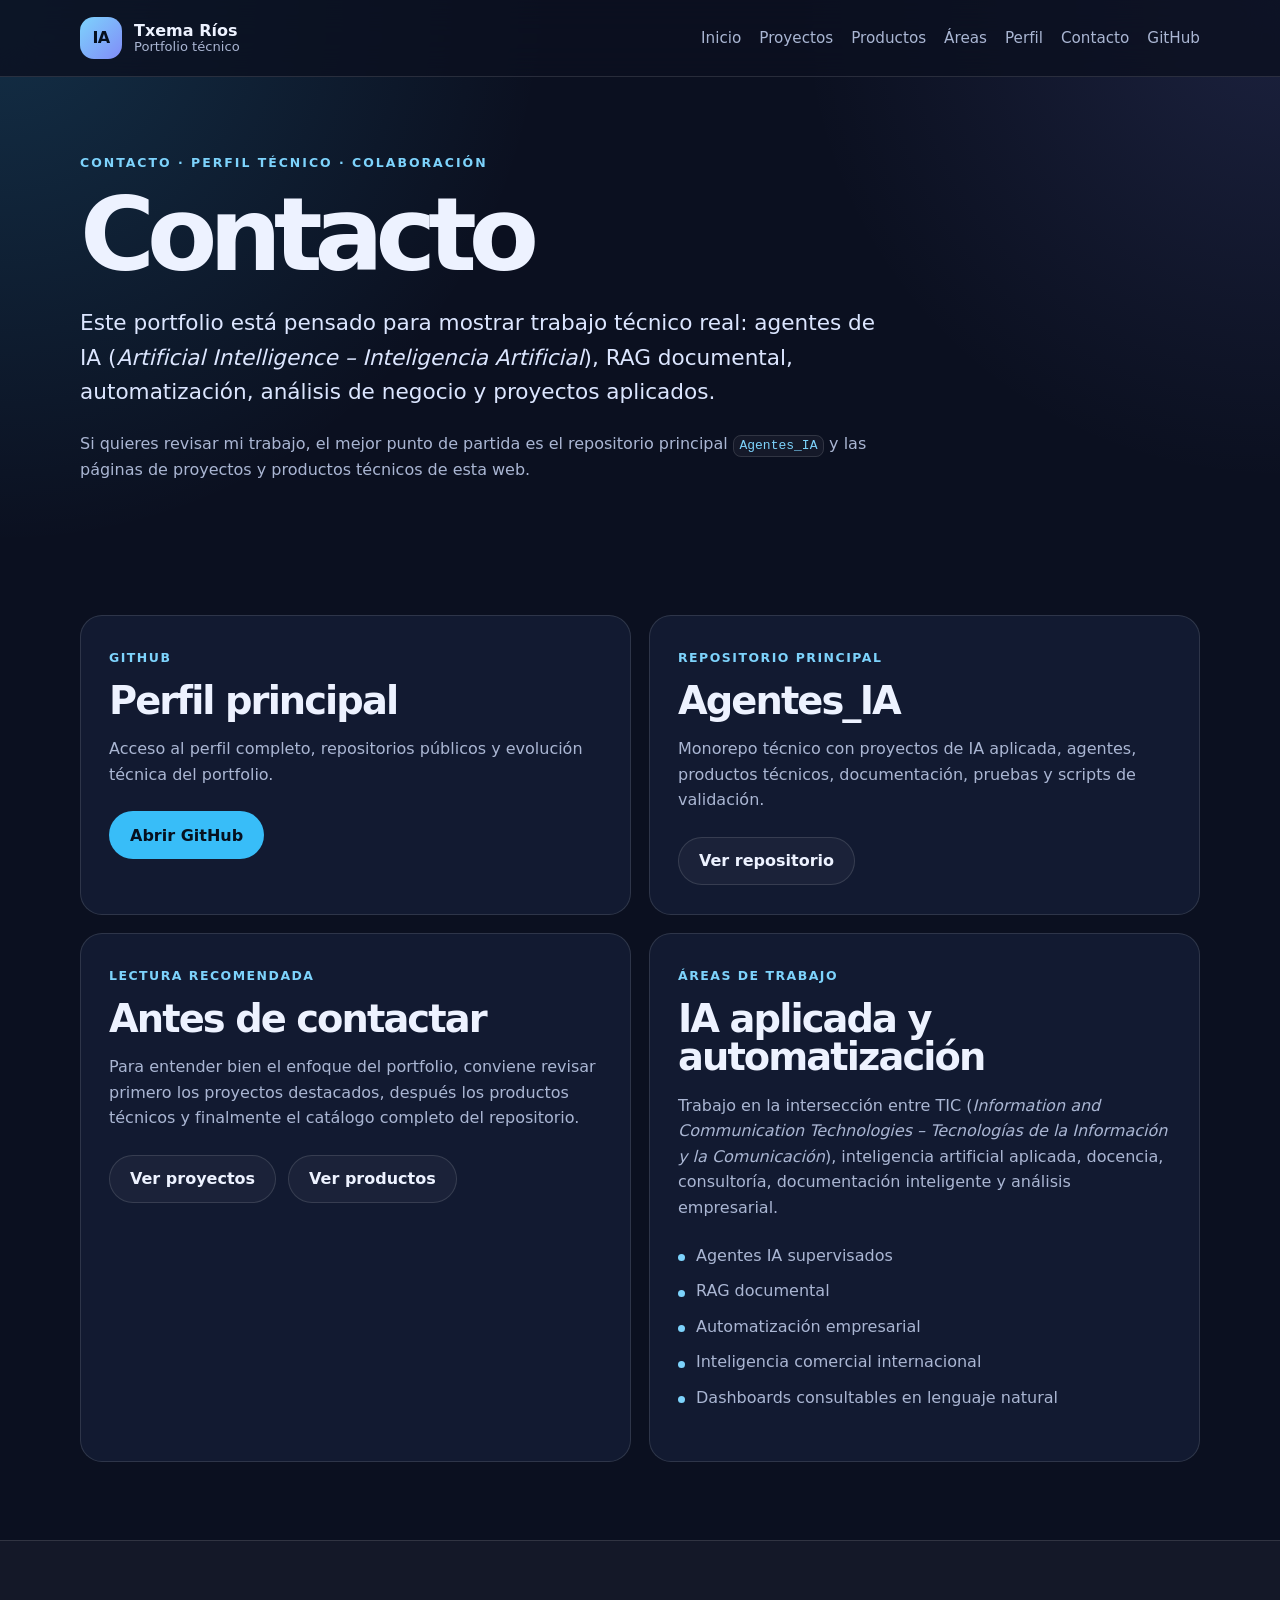
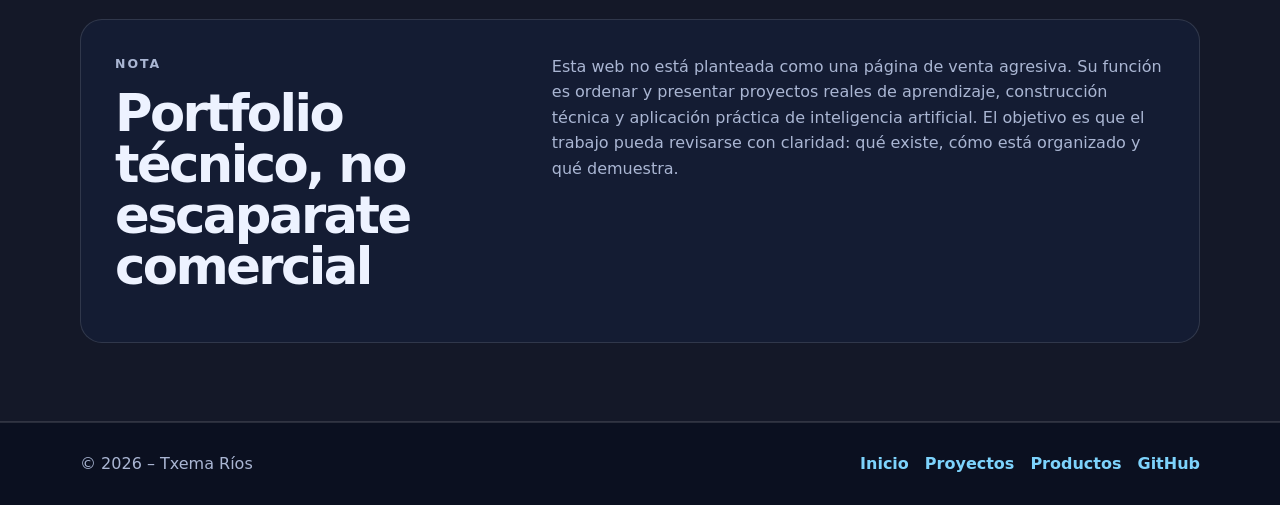
==== contacto.html @ 27c8c290 "update" ====
<!DOCTYPE html>
<html lang="es">
<head>
  <meta charset="UTF-8" />
  <meta name="viewport" content="width=device-width, initial-scale=1.0" />

  <title>Contacto | Txema Ríos</title>

  <meta
    name="description"
    content="Contacto profesional de Txema Ríos: portfolio técnico de IA aplicada, agentes, RAG documental, automatización y proyectos de inteligencia artificial."
  />

  <link rel="stylesheet" href="assets/css/styles.css" />
</head>

<body>
  <header class="site-header">
    <div class="container header-inner">
      <a class="brand" href="index.html" aria-label="Inicio">
        <span class="brand-mark">IA</span>
        <span class="brand-text">
          <strong>Txema Ríos</strong>
          <small>Portfolio técnico</small>
        </span>
      </a>

      <nav class="main-nav" aria-label="Navegación principal">
        <a href="index.html">Inicio</a>
        <a href="proyectos.html">Proyectos</a>
        <a href="productos.html">Productos</a>
        <a href="index.html#areas">Áreas</a>
        <a href="index.html#perfil">Perfil</a>
        <a href="contacto.html">Contacto</a>
        <a href="https://github.com/chema74" target="_blank" rel="noopener noreferrer">GitHub</a>
      </nav>
    </div>
  </header>

  <main>
    <section class="hero hero-compact">
      <div class="container">
        <p class="eyebrow">Contacto · perfil técnico · colaboración</p>
        <h1>Contacto</h1>
        <p class="hero-lead">
          Este portfolio está pensado para mostrar trabajo técnico real: agentes de IA
          (<em>Artificial Intelligence – Inteligencia Artificial</em>), RAG documental, automatización,
          análisis de negocio y proyectos aplicados.
        </p>
        <p class="hero-note">
          Si quieres revisar mi trabajo, el mejor punto de partida es el repositorio principal
          <code>Agentes_IA</code> y las páginas de proyectos y productos técnicos de esta web.
        </p>
      </div>
    </section>

    <section class="section">
      <div class="container contact-grid">
        <article class="contact-card">
          <span class="project-kicker">GitHub</span>
          <h2>Perfil principal</h2>
          <p>
            Acceso al perfil completo, repositorios públicos y evolución técnica del portfolio.
          </p>

          <div class="contact-actions">
            <a class="btn btn-primary" href="https://github.com/chema74" target="_blank" rel="noopener noreferrer">
              Abrir GitHub
            </a>
          </div>
        </article>

        <article class="contact-card">
          <span class="project-kicker">Repositorio principal</span>
          <h2>Agentes_IA</h2>
          <p>
            Monorepo técnico con proyectos de IA aplicada, agentes, productos técnicos,
            documentación, pruebas y scripts de validación.
          </p>

          <div class="contact-actions">
            <a class="btn btn-secondary" href="https://github.com/chema74/Agentes_IA" target="_blank" rel="noopener noreferrer">
              Ver repositorio
            </a>
          </div>
        </article>

        <article class="contact-card">
          <span class="project-kicker">Lectura recomendada</span>
          <h2>Antes de contactar</h2>
          <p>
            Para entender bien el enfoque del portfolio, conviene revisar primero los proyectos destacados,
            después los productos técnicos y finalmente el catálogo completo del repositorio.
          </p>

          <div class="contact-actions">
            <a class="btn btn-secondary" href="proyectos.html">Ver proyectos</a>
            <a class="btn btn-secondary" href="productos.html">Ver productos</a>
          </div>
        </article>

        <article class="contact-card">
          <span class="project-kicker">Áreas de trabajo</span>
          <h2>IA aplicada y automatización</h2>
          <p>
            Trabajo en la intersección entre TIC
            (<em>Information and Communication Technologies – Tecnologías de la Información y la Comunicación</em>),
            inteligencia artificial aplicada, docencia, consultoría, documentación inteligente y análisis empresarial.
          </p>

          <ul class="compact-list">
            <li>Agentes IA supervisados</li>
            <li>RAG documental</li>
            <li>Automatización empresarial</li>
            <li>Inteligencia comercial internacional</li>
            <li>Dashboards consultables en lenguaje natural</li>
          </ul>
        </article>
      </div>
    </section>

    <section class="section section-muted">
      <div class="container profile-panel">
        <div>
          <p class="eyebrow">Nota</p>
          <h2>Portfolio técnico, no escaparate comercial</h2>
        </div>

        <p>
          Esta web no está planteada como una página de venta agresiva. Su función es ordenar y presentar
          proyectos reales de aprendizaje, construcción técnica y aplicación práctica de inteligencia artificial.
          El objetivo es que el trabajo pueda revisarse con claridad: qué existe, cómo está organizado y qué demuestra.
        </p>
      </div>
    </section>
  </main>

  <footer class="site-footer">
    <div class="container footer-inner">
      <span>© 2026 – Txema Ríos</span>
      <div class="footer-links">
        <a href="index.html">Inicio</a>
        <a href="proyectos.html">Proyectos</a>
        <a href="productos.html">Productos</a>
        <a href="https://github.com/chema74" target="_blank" rel="noopener noreferrer">GitHub</a>
      </div>
    </div>
  </footer>
</body>
</html>
---- assets/css/styles.css ----
:root {
  --bg: #0b1020;
  --bg-soft: #11182d;
  --panel: #151f38;
  --panel-light: #1c2947;
  --text: #edf2ff;
  --muted: #aab6d3;
  --line: rgba(255, 255, 255, 0.12);
  --accent: #7dd3fc;
  --accent-strong: #38bdf8;
  --warning: #facc15;
  --radius: 22px;
  --shadow: 0 24px 80px rgba(0, 0, 0, 0.32);
}

* {
  box-sizing: border-box;
}

html {
  scroll-behavior: smooth;
}

body {
  margin: 0;
  font-family: Inter, ui-sans-serif, system-ui, -apple-system, BlinkMacSystemFont, "Segoe UI", sans-serif;
  color: var(--text);
  background:
    radial-gradient(circle at top left, rgba(56, 189, 248, 0.18), transparent 34rem),
    radial-gradient(circle at top right, rgba(129, 140, 248, 0.14), transparent 30rem),
    var(--bg);
  line-height: 1.6;
}

a {
  color: inherit;
  text-decoration: none;
}

code {
  padding: 0.15rem 0.35rem;
  border: 1px solid var(--line);
  border-radius: 8px;
  color: var(--accent);
  background: rgba(255, 255, 255, 0.04);
}

.container {
  width: min(1120px, calc(100% - 32px));
  margin: 0 auto;
}

.site-header {
  position: sticky;
  top: 0;
  z-index: 20;
  border-bottom: 1px solid var(--line);
  background: rgba(11, 16, 32, 0.82);
  backdrop-filter: blur(18px);
}

.header-inner {
  min-height: 76px;
  display: flex;
  align-items: center;
  justify-content: space-between;
  gap: 24px;
}

.brand {
  display: inline-flex;
  align-items: center;
  gap: 12px;
}

.brand-mark {
  width: 42px;
  height: 42px;
  display: grid;
  place-items: center;
  border-radius: 14px;
  background: linear-gradient(135deg, var(--accent), #818cf8);
  color: #06111f;
  font-weight: 900;
  letter-spacing: -0.04em;
}

.brand-text {
  display: grid;
  line-height: 1.1;
}

.brand-text small {
  color: var(--muted);
  font-size: 0.82rem;
}

.main-nav {
  display: flex;
  align-items: center;
  gap: 18px;
  color: var(--muted);
  font-size: 0.95rem;
}

.main-nav a:hover {
  color: var(--text);
}

.hero {
  padding: 96px 0 72px;
}

.hero-compact {
  padding: 76px 0 38px;
}

.hero-grid {
  display: grid;
  grid-template-columns: minmax(0, 1.45fr) minmax(320px, 0.55fr);
  gap: 32px;
  align-items: stretch;
}

.eyebrow {
  margin: 0 0 14px;
  color: var(--accent);
  font-size: 0.78rem;
  font-weight: 800;
  text-transform: uppercase;
  letter-spacing: 0.16em;
}

h1,
h2,
h3,
p {
  margin-top: 0;
}

h1 {
  max-width: 920px;
  margin-bottom: 24px;
  font-size: clamp(3rem, 8vw, 6.7rem);
  line-height: 0.93;
  letter-spacing: -0.08em;
}

.hero-compact h1 {
  max-width: 980px;
}

h2 {
  margin-bottom: 16px;
  font-size: clamp(2rem, 4vw, 3.3rem);
  line-height: 1;
  letter-spacing: -0.05em;
}

h3 {
  margin-bottom: 12px;
  font-size: 1.25rem;
  line-height: 1.2;
}

.hero-lead {
  max-width: 820px;
  color: #dce6ff;
  font-size: clamp(1.08rem, 2vw, 1.35rem);
}

.hero-note {
  max-width: 820px;
  color: var(--muted);
}

.hero-actions,
.section-actions {
  display: flex;
  flex-wrap: wrap;
  gap: 14px;
  margin-top: 32px;
}

.section-actions {
  justify-content: center;
  margin-top: 38px;
}

.btn {
  display: inline-flex;
  align-items: center;
  justify-content: center;
  min-height: 48px;
  padding: 0 20px;
  border-radius: 999px;
  font-weight: 800;
  border: 1px solid transparent;
}

.btn-primary {
  background: var(--accent-strong);
  color: #06111f;
}

.btn-primary:hover {
  filter: brightness(1.08);
}

.btn-secondary {
  border-color: var(--line);
  color: var(--text);
  background: rgba(255, 255, 255, 0.04);
}

.btn-secondary:hover {
  border-color: rgba(255, 255, 255, 0.28);
  background: rgba(255, 255, 255, 0.07);
}

.hero-card {
  padding: 28px;
  border: 1px solid var(--line);
  border-radius: var(--radius);
  background: linear-gradient(180deg, rgba(28, 41, 71, 0.92), rgba(21, 31, 56, 0.92));
  box-shadow: var(--shadow);
}

.card-label,
.project-kicker {
  display: inline-flex;
  margin-bottom: 14px;
  color: var(--accent);
  font-size: 0.78rem;
  font-weight: 800;
  text-transform: uppercase;
  letter-spacing: 0.12em;
}

.compact-list {
  display: grid;
  gap: 10px;
  margin: 22px 0;
  padding: 0;
  list-style: none;
  color: var(--muted);
}

.compact-list li {
  padding-left: 18px;
  position: relative;
}

.compact-list li::before {
  content: "";
  width: 7px;
  height: 7px;
  position: absolute;
  left: 0;
  top: 0.72em;
  border-radius: 999px;
  background: var(--accent);
}

.text-link {
  color: var(--accent);
  font-weight: 800;
}

.section {
  padding: 78px 0;
}

.section-muted {
  background: rgba(255, 255, 255, 0.035);
  border-top: 1px solid var(--line);
  border-bottom: 1px solid var(--line);
}

.section-heading {
  max-width: 780px;
  margin-bottom: 34px;
}

.section-heading p {
  color: var(--muted);
}

.cards-grid {
  display: grid;
  grid-template-columns: repeat(3, 1fr);
  gap: 18px;
}

.cards-grid-wide {
  grid-template-columns: repeat(2, 1fr);
}

.project-card,
.area-item,
.profile-panel,
.notice-panel,
.stat-card {
  border: 1px solid var(--line);
  border-radius: var(--radius);
  background: rgba(21, 31, 56, 0.72);
}

.project-card {
  display: flex;
  min-height: 360px;
  flex-direction: column;
  padding: 26px;
}

.project-card p,
.area-item p,
.profile-panel p,
.notice-panel p {
  color: var(--muted);
}

.project-card a {
  margin-top: auto;
  color: var(--accent);
  font-weight: 800;
}

.product-card-featured {
  background:
    linear-gradient(180deg, rgba(56, 189, 248, 0.12), rgba(21, 31, 56, 0.82)),
    rgba(21, 31, 56, 0.72);
  border-color: rgba(125, 211, 252, 0.35);
}

.caution-card {
  border-color: rgba(250, 204, 21, 0.22);
}

.caution-card .project-kicker {
  color: var(--warning);
}

.tags {
  display: flex;
  flex-wrap: wrap;
  gap: 8px;
  margin: 20px 0 28px;
}

.tags span {
  padding: 6px 10px;
  border: 1px solid var(--line);
  border-radius: 999px;
  color: #d9e5ff;
  font-size: 0.78rem;
  background: rgba(255, 255, 255, 0.04);
}

.areas-grid {
  display: grid;
  grid-template-columns: repeat(4, 1fr);
  gap: 16px;
}

.area-item {
  padding: 22px;
}

.stats-section {
  padding-top: 58px;
  padding-bottom: 58px;
}

.stats-grid {
  display: grid;
  grid-template-columns: repeat(4, 1fr);
  gap: 16px;
}

.stat-card {
  padding: 24px;
}

.stat-card strong {
  display: block;
  margin-bottom: 8px;
  color: var(--accent);
  font-size: 2.4rem;
  line-height: 1;
  letter-spacing: -0.05em;
}

.stat-card span {
  color: var(--muted);
}

.profile-panel {
  display: grid;
  grid-template-columns: 0.8fr 1.2fr;
  gap: 28px;
  padding: 34px;
}

.notice-panel {
  margin-top: 34px;
  padding: 30px;
  background:
    linear-gradient(180deg, rgba(250, 204, 21, 0.08), rgba(21, 31, 56, 0.72)),
    rgba(21, 31, 56, 0.72);
  border-color: rgba(250, 204, 21, 0.25);
}

.notice-panel h2 {
  font-size: clamp(1.7rem, 3vw, 2.4rem);
}

.site-footer {
  border-top: 1px solid var(--line);
  padding: 28px 0;
  color: var(--muted);
}

.footer-inner {
  display: flex;
  justify-content: space-between;
  gap: 18px;
}

.footer-links {
  display: flex;
  flex-wrap: wrap;
  gap: 16px;
}

.footer-inner a,
.footer-links a {
  color: var(--accent);
  font-weight: 800;
}

@media (max-width: 960px) {
  .cards-grid,
  .cards-grid-wide,
  .areas-grid,
  .stats-grid {
    grid-template-columns: repeat(2, 1fr);
  }

  .hero-grid {
    grid-template-columns: 1fr;
  }
}

@media (max-width: 860px) {
  .header-inner {
    align-items: flex-start;
    flex-direction: column;
    padding: 18px 0;
  }

  .main-nav {
    width: 100%;
    flex-wrap: wrap;
  }

  .hero {
    padding-top: 58px;
  }

  .profile-panel {
    grid-template-columns: 1fr;
  }

  .project-card {
    min-height: auto;
  }
}

@media (max-width: 620px) {
  .cards-grid,
  .cards-grid-wide,
  .areas-grid,
  .stats-grid {
    grid-template-columns: 1fr;
  }

  .container {
    width: min(100% - 22px, 1120px);
  }

  h1 {
    font-size: 3.25rem;
  }

  .hero-actions,
  .section-actions,
  .footer-inner {
    flex-direction: column;
  }

  .btn {
    width: 100%;
  }
}
.contact-grid {
  display: grid;
  grid-template-columns: repeat(2, 1fr);
  gap: 18px;
}

.contact-card {
  min-height: 300px;
  padding: 28px;
  border: 1px solid var(--line);
  border-radius: var(--radius);
  background: rgba(21, 31, 56, 0.72);
}

.contact-card p {
  color: var(--muted);
}

.contact-card h2 {
  font-size: clamp(1.8rem, 3vw, 2.5rem);
}

.contact-actions {
  display: flex;
  flex-wrap: wrap;
  gap: 12px;
  margin-top: 24px;
}

@media (max-width: 860px) {
  .contact-grid {
    grid-template-columns: 1fr;
  }
}
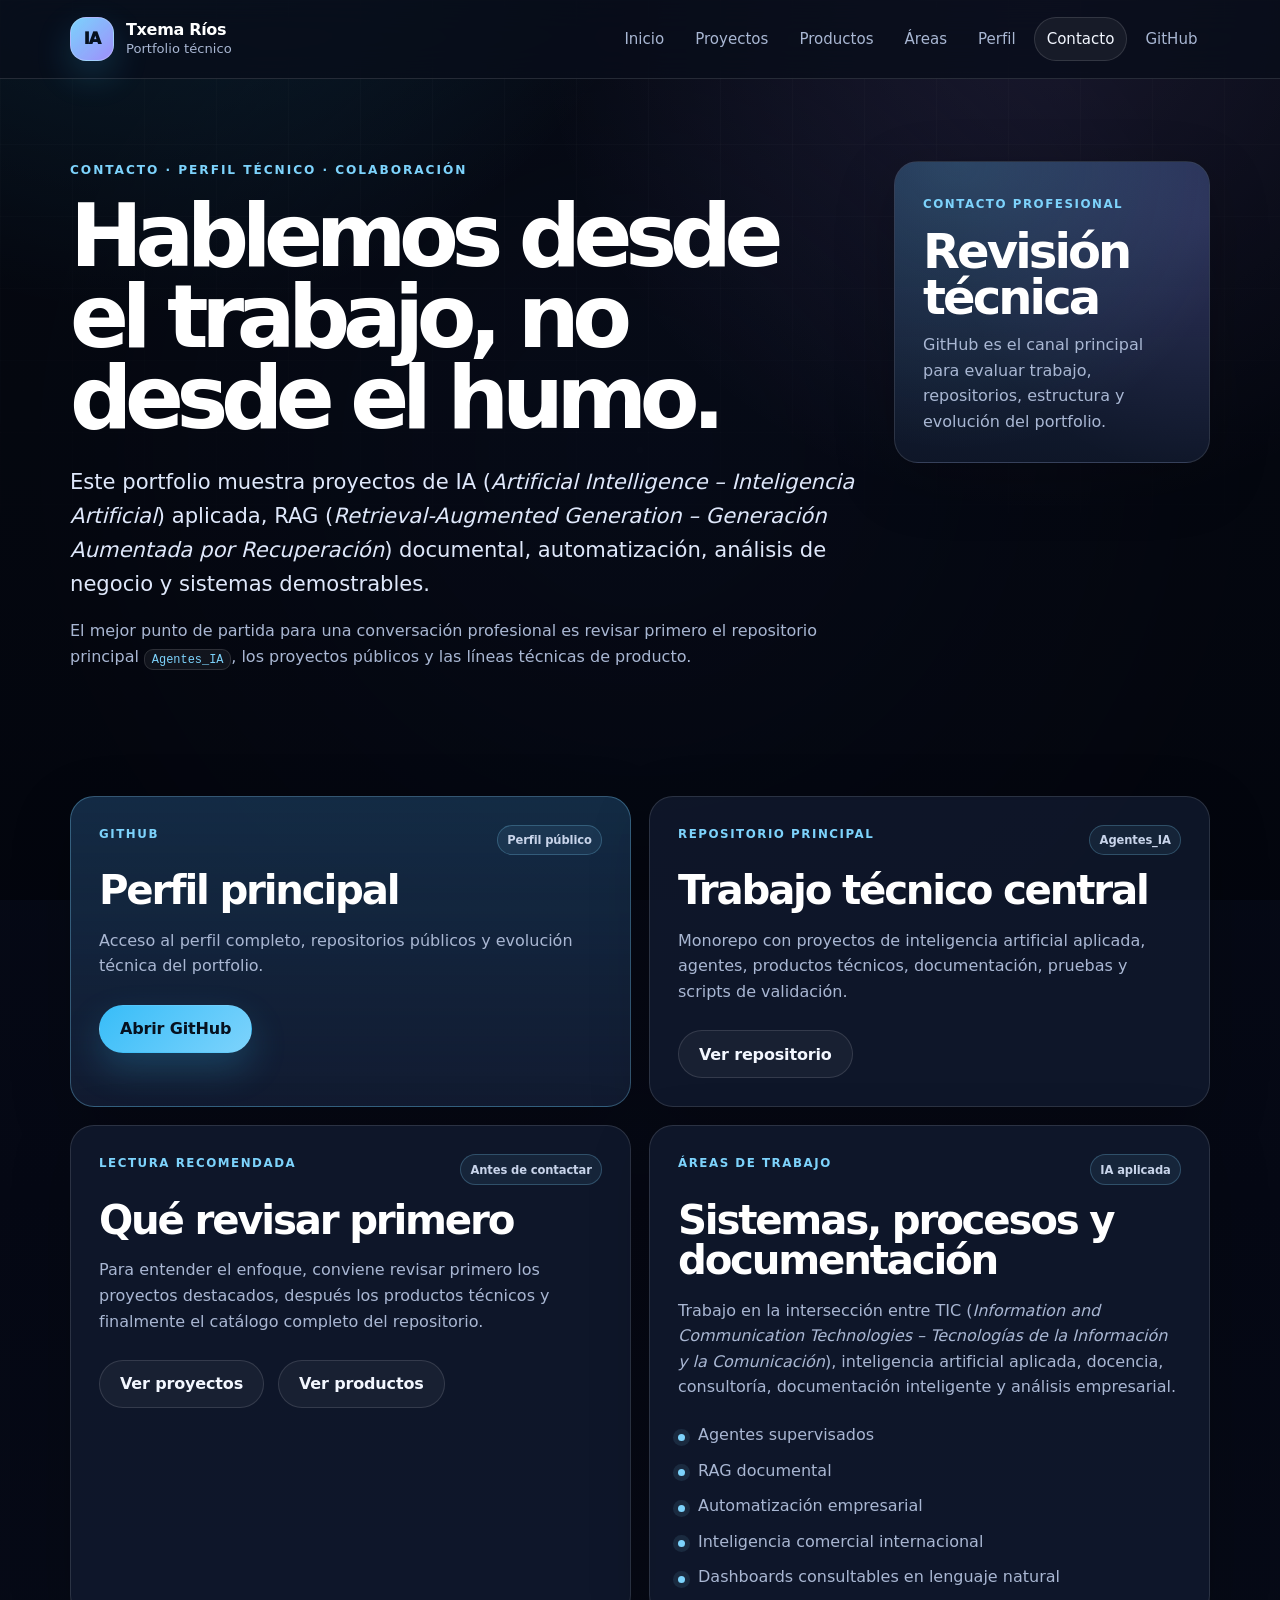
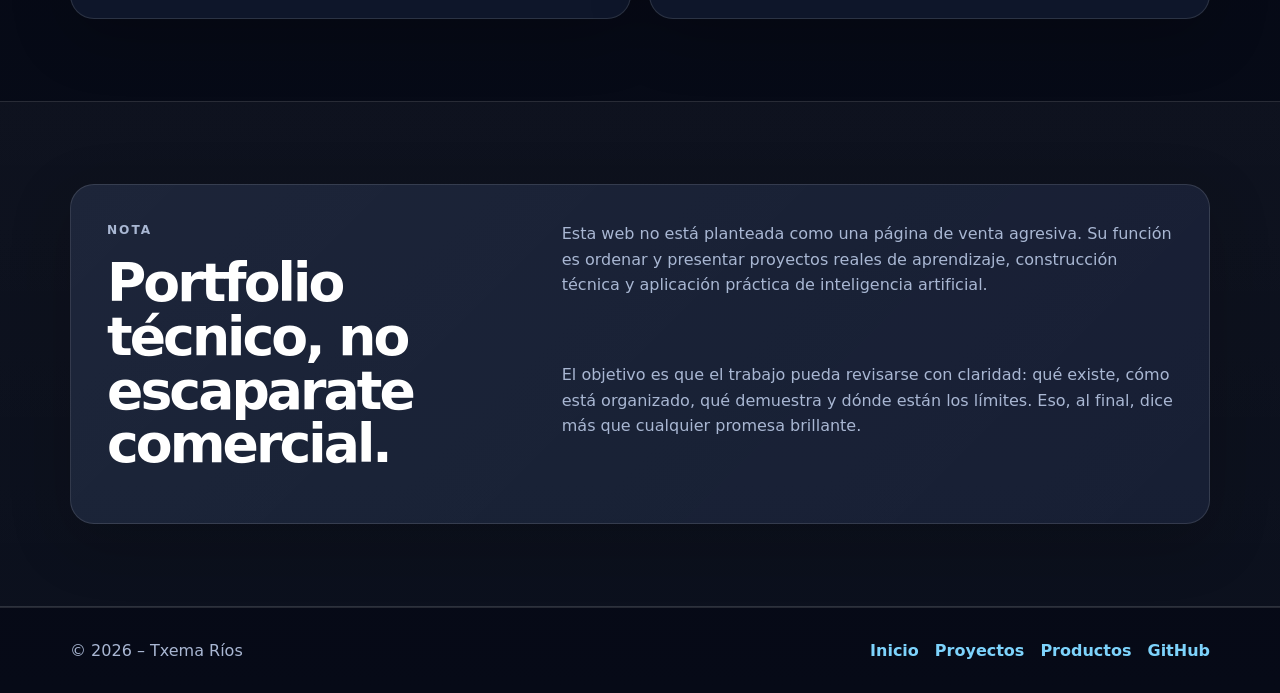
==== commit 3c164da5: "update" ====
--- a/contacto.html
+++ b/contacto.html
@@ -8,17 +8,33 @@
 
   <meta
     name="description"
-    content="Contacto profesional de Txema Ríos: portfolio técnico de IA aplicada, agentes, RAG documental, automatización y proyectos de inteligencia artificial."
+    content="Contacto profesional de Txema Ríos: portfolio técnico de inteligencia artificial aplicada, agentes, RAG documental, automatización y proyectos demostrables."
   />
+  <meta name="author" content="Txema Ríos" />
+  <meta name="theme-color" content="#0b1020" />
+  <meta name="robots" content="index, follow" />
+
+  <link rel="canonical" href="https://chema74.github.io/contacto.html" />
+
+  <meta property="og:title" content="Contacto | Txema Ríos" />
+  <meta
+    property="og:description"
+    content="Punto de contacto profesional para revisar proyectos de inteligencia artificial aplicada, agentes, automatización y documentación inteligente."
+  />
+  <meta property="og:type" content="website" />
+  <meta property="og:url" content="https://chema74.github.io/contacto.html" />
+  <meta name="twitter:card" content="summary" />
 
   <link rel="stylesheet" href="assets/css/styles.css" />
 </head>
 
 <body>
+  <a class="skip-link" href="#contenido">Saltar al contenido principal</a>
+
   <header class="site-header">
     <div class="container header-inner">
       <a class="brand" href="index.html" aria-label="Inicio">
-        <span class="brand-mark">IA</span>
+        <span class="brand-mark" aria-hidden="true">IA</span>
         <span class="brand-text">
           <strong>Txema Ríos</strong>
           <small>Portfolio técnico</small>
@@ -31,33 +47,44 @@
         <a href="productos.html">Productos</a>
         <a href="index.html#areas">Áreas</a>
         <a href="index.html#perfil">Perfil</a>
-        <a href="contacto.html">Contacto</a>
+        <a class="active" href="contacto.html" aria-current="page">Contacto</a>
         <a href="https://github.com/chema74" target="_blank" rel="noopener noreferrer">GitHub</a>
       </nav>
     </div>
   </header>
 
-  <main>
+  <main id="contenido">
     <section class="hero hero-compact">
-      <div class="container">
-        <p class="eyebrow">Contacto · perfil técnico · colaboración</p>
-        <h1>Contacto</h1>
-        <p class="hero-lead">
-          Este portfolio está pensado para mostrar trabajo técnico real: agentes de IA
-          (<em>Artificial Intelligence – Inteligencia Artificial</em>), RAG documental, automatización,
-          análisis de negocio y proyectos aplicados.
-        </p>
-        <p class="hero-note">
-          Si quieres revisar mi trabajo, el mejor punto de partida es el repositorio principal
-          <code>Agentes_IA</code> y las páginas de proyectos y productos técnicos de esta web.
-        </p>
+      <div class="container page-hero-grid">
+        <div>
+          <p class="eyebrow">Contacto · perfil técnico · colaboración</p>
+          <h1>Hablemos desde el trabajo, no desde el humo.</h1>
+          <p class="hero-lead">
+            Este portfolio muestra proyectos de IA (<em>Artificial Intelligence – Inteligencia Artificial</em>) aplicada,
+            RAG (<em>Retrieval-Augmented Generation – Generación Aumentada por Recuperación</em>) documental,
+            automatización, análisis de negocio y sistemas demostrables.
+          </p>
+          <p class="hero-note">
+            El mejor punto de partida para una conversación profesional es revisar primero el repositorio principal
+            <code>Agentes_IA</code>, los proyectos públicos y las líneas técnicas de producto.
+          </p>
+        </div>
+
+        <aside class="page-summary-card">
+          <span class="card-label">Contacto profesional</span>
+          <strong>Revisión técnica</strong>
+          <p>GitHub es el canal principal para evaluar trabajo, repositorios, estructura y evolución del portfolio.</p>
+        </aside>
       </div>
     </section>
 
     <section class="section">
       <div class="container contact-grid">
-        <article class="contact-card">
-          <span class="project-kicker">GitHub</span>
+        <article class="contact-card contact-card-primary">
+          <div class="card-topline">
+            <span class="project-kicker">GitHub</span>
+            <span class="scope-pill">Perfil público</span>
+          </div>
           <h2>Perfil principal</h2>
           <p>
             Acceso al perfil completo, repositorios públicos y evolución técnica del portfolio.
@@ -71,10 +98,13 @@
         </article>
 
         <article class="contact-card">
-          <span class="project-kicker">Repositorio principal</span>
-          <h2>Agentes_IA</h2>
+          <div class="card-topline">
+            <span class="project-kicker">Repositorio principal</span>
+            <span class="scope-pill">Agentes_IA</span>
+          </div>
+          <h2>Trabajo técnico central</h2>
           <p>
-            Monorepo técnico con proyectos de IA aplicada, agentes, productos técnicos,
+            Monorepo con proyectos de inteligencia artificial aplicada, agentes, productos técnicos,
             documentación, pruebas y scripts de validación.
           </p>
 
@@ -86,11 +116,14 @@
         </article>
 
         <article class="contact-card">
-          <span class="project-kicker">Lectura recomendada</span>
-          <h2>Antes de contactar</h2>
+          <div class="card-topline">
+            <span class="project-kicker">Lectura recomendada</span>
+            <span class="scope-pill">Antes de contactar</span>
+          </div>
+          <h2>Qué revisar primero</h2>
           <p>
-            Para entender bien el enfoque del portfolio, conviene revisar primero los proyectos destacados,
-            después los productos técnicos y finalmente el catálogo completo del repositorio.
+            Para entender el enfoque, conviene revisar primero los proyectos destacados, después los productos técnicos
+            y finalmente el catálogo completo del repositorio.
           </p>
 
           <div class="contact-actions">
@@ -100,8 +133,11 @@
         </article>
 
         <article class="contact-card">
-          <span class="project-kicker">Áreas de trabajo</span>
-          <h2>IA aplicada y automatización</h2>
+          <div class="card-topline">
+            <span class="project-kicker">Áreas de trabajo</span>
+            <span class="scope-pill">IA aplicada</span>
+          </div>
+          <h2>Sistemas, procesos y documentación</h2>
           <p>
             Trabajo en la intersección entre TIC
             (<em>Information and Communication Technologies – Tecnologías de la Información y la Comunicación</em>),
@@ -109,7 +145,7 @@
           </p>
 
           <ul class="compact-list">
-            <li>Agentes IA supervisados</li>
+            <li>Agentes supervisados</li>
             <li>RAG documental</li>
             <li>Automatización empresarial</li>
             <li>Inteligencia comercial internacional</li>
@@ -123,14 +159,19 @@
       <div class="container profile-panel">
         <div>
           <p class="eyebrow">Nota</p>
-          <h2>Portfolio técnico, no escaparate comercial</h2>
+          <h2>Portfolio técnico, no escaparate comercial.</h2>
         </div>
 
-        <p>
-          Esta web no está planteada como una página de venta agresiva. Su función es ordenar y presentar
-          proyectos reales de aprendizaje, construcción técnica y aplicación práctica de inteligencia artificial.
-          El objetivo es que el trabajo pueda revisarse con claridad: qué existe, cómo está organizado y qué demuestra.
-        </p>
+        <div class="profile-copy">
+          <p>
+            Esta web no está planteada como una página de venta agresiva. Su función es ordenar y presentar proyectos reales
+            de aprendizaje, construcción técnica y aplicación práctica de inteligencia artificial.
+          </p>
+          <p>
+            El objetivo es que el trabajo pueda revisarse con claridad: qué existe, cómo está organizado, qué demuestra y
+            dónde están los límites. Eso, al final, dice más que cualquier promesa brillante.
+          </p>
+        </div>
       </div>
     </section>
   </main>
@@ -147,4 +188,4 @@
     </div>
   </footer>
 </body>
-</html>+</html>
--- a/assets/css/styles.css
+++ b/assets/css/styles.css
@@ -1,16 +1,31 @@
 :root {
-  --bg: #0b1020;
-  --bg-soft: #11182d;
-  --panel: #151f38;
-  --panel-light: #1c2947;
-  --text: #edf2ff;
-  --muted: #aab6d3;
+  color-scheme: dark;
+
+  --bg: #080d1a;
+  --bg-deep: #050814;
+  --bg-soft: #0e1628;
+  --panel: rgba(18, 28, 50, 0.82);
+  --panel-strong: rgba(24, 37, 66, 0.94);
+  --panel-soft: rgba(255, 255, 255, 0.045);
+  --text: #f3f7ff;
+  --text-strong: #ffffff;
+  --muted: #a9b7d3;
+  --muted-strong: #c8d4ea;
   --line: rgba(255, 255, 255, 0.12);
+  --line-strong: rgba(255, 255, 255, 0.22);
   --accent: #7dd3fc;
   --accent-strong: #38bdf8;
+  --accent-soft: rgba(56, 189, 248, 0.14);
+  --violet: #a78bfa;
   --warning: #facc15;
-  --radius: 22px;
-  --shadow: 0 24px 80px rgba(0, 0, 0, 0.32);
+  --success: #86efac;
+  --radius-sm: 14px;
+  --radius: 24px;
+  --radius-lg: 34px;
+  --shadow: 0 24px 90px rgba(0, 0, 0, 0.36);
+  --shadow-soft: 0 18px 60px rgba(0, 0, 0, 0.22);
+  --max-width: 1140px;
+  --header-height: 78px;
 }
 
 * {
@@ -19,17 +34,48 @@
 
 html {
   scroll-behavior: smooth;
+  text-size-adjust: 100%;
 }
 
 body {
+  min-height: 100vh;
   margin: 0;
-  font-family: Inter, ui-sans-serif, system-ui, -apple-system, BlinkMacSystemFont, "Segoe UI", sans-serif;
   color: var(--text);
   background:
-    radial-gradient(circle at top left, rgba(56, 189, 248, 0.18), transparent 34rem),
-    radial-gradient(circle at top right, rgba(129, 140, 248, 0.14), transparent 30rem),
-    var(--bg);
+    radial-gradient(circle at 12% -10%, rgba(56, 189, 248, 0.24), transparent 34rem),
+    radial-gradient(circle at 82% 0%, rgba(167, 139, 250, 0.18), transparent 32rem),
+    linear-gradient(180deg, var(--bg), var(--bg-deep) 52%, var(--bg));
+  font-family:
+    Inter,
+    ui-sans-serif,
+    system-ui,
+    -apple-system,
+    BlinkMacSystemFont,
+    "Segoe UI",
+    sans-serif;
   line-height: 1.6;
+}
+
+body::before {
+  content: "";
+  position: fixed;
+  inset: 0;
+  z-index: -2;
+  pointer-events: none;
+  background-image:
+    linear-gradient(rgba(255, 255, 255, 0.035) 1px, transparent 1px),
+    linear-gradient(90deg, rgba(255, 255, 255, 0.035) 1px, transparent 1px);
+  background-size: 72px 72px;
+  mask-image: linear-gradient(to bottom, rgba(0, 0, 0, 0.8), transparent 72%);
+}
+
+body::after {
+  content: "";
+  position: fixed;
+  inset: 0;
+  z-index: -1;
+  pointer-events: none;
+  background: radial-gradient(circle at center, transparent 0, rgba(0, 0, 0, 0.34) 78%);
 }
 
 a {
@@ -37,17 +83,56 @@
   text-decoration: none;
 }
 
+a,
+button {
+  -webkit-tap-highlight-color: transparent;
+}
+
+a:focus-visible,
+button:focus-visible {
+  outline: 3px solid rgba(125, 211, 252, 0.7);
+  outline-offset: 4px;
+}
+
+p,
+h1,
+h2,
+h3 {
+  margin-top: 0;
+}
+
+p {
+  margin-bottom: 0;
+}
+
 code {
-  padding: 0.15rem 0.35rem;
+  padding: 0.16rem 0.42rem;
   border: 1px solid var(--line);
-  border-radius: 8px;
+  border-radius: 9px;
   color: var(--accent);
-  background: rgba(255, 255, 255, 0.04);
+  background: rgba(255, 255, 255, 0.055);
+  font-size: 0.92em;
 }
 
 .container {
-  width: min(1120px, calc(100% - 32px));
-  margin: 0 auto;
+  width: min(var(--max-width), calc(100% - 32px));
+  margin-inline: auto;
+}
+
+.skip-link {
+  position: absolute;
+  left: 1rem;
+  top: -4rem;
+  z-index: 999;
+  padding: 0.75rem 1rem;
+  border-radius: 999px;
+  color: #06111f;
+  background: var(--accent-strong);
+  font-weight: 800;
+}
+
+.skip-link:focus {
+  top: 1rem;
 }
 
 .site-header {
@@ -55,34 +140,39 @@
   top: 0;
   z-index: 20;
   border-bottom: 1px solid var(--line);
-  background: rgba(11, 16, 32, 0.82);
+  background: rgba(8, 13, 26, 0.78);
   backdrop-filter: blur(18px);
 }
 
 .header-inner {
-  min-height: 76px;
+  min-height: var(--header-height);
   display: flex;
   align-items: center;
   justify-content: space-between;
-  gap: 24px;
+  gap: 28px;
 }
 
 .brand {
   display: inline-flex;
   align-items: center;
   gap: 12px;
+  flex: 0 0 auto;
 }
 
 .brand-mark {
-  width: 42px;
-  height: 42px;
+  width: 44px;
+  height: 44px;
   display: grid;
   place-items: center;
-  border-radius: 14px;
-  background: linear-gradient(135deg, var(--accent), #818cf8);
+  border: 1px solid rgba(255, 255, 255, 0.24);
+  border-radius: 16px;
+  background:
+    linear-gradient(135deg, rgba(125, 211, 252, 0.96), rgba(167, 139, 250, 0.92)),
+    #38bdf8;
   color: #06111f;
-  font-weight: 900;
-  letter-spacing: -0.04em;
+  font-weight: 950;
+  letter-spacing: -0.05em;
+  box-shadow: 0 14px 36px rgba(56, 189, 248, 0.2);
 }
 
 .brand-text {
@@ -90,7 +180,13 @@
   line-height: 1.1;
 }
 
+.brand-text strong {
+  color: var(--text-strong);
+  letter-spacing: -0.02em;
+}
+
 .brand-text small {
+  margin-top: 3px;
   color: var(--muted);
   font-size: 0.82rem;
 }
@@ -98,157 +194,602 @@
 .main-nav {
   display: flex;
   align-items: center;
-  gap: 18px;
-  color: var(--muted);
-  font-size: 0.95rem;
+  justify-content: flex-end;
+  gap: 6px;
+  flex-wrap: wrap;
+  color: var(--muted);
+  font-size: 0.94rem;
+}
+
+.main-nav a {
+  position: relative;
+  padding: 0.55rem 0.72rem;
+  border: 1px solid transparent;
+  border-radius: 999px;
+  transition:
+    color 160ms ease,
+    background 160ms ease,
+    border-color 160ms ease,
+    transform 160ms ease;
+}
+
+.main-nav a:hover,
+.main-nav a.active,
+.main-nav a[aria-current="page"] {
+  color: var(--text);
+  border-color: var(--line);
+  background: rgba(255, 255, 255, 0.055);
 }
 
 .main-nav a:hover {
-  color: var(--text);
+  transform: translateY(-1px);
 }
 
 .hero {
-  padding: 96px 0 72px;
+  padding: 104px 0 78px;
+}
+
+.hero-home {
+  min-height: calc(100vh - var(--header-height));
+  display: grid;
+  align-items: center;
 }
 
 .hero-compact {
-  padding: 76px 0 38px;
+  padding: 82px 0 44px;
+}
+
+.hero-grid,
+.page-hero-grid {
+  display: grid;
+  gap: 34px;
+  align-items: stretch;
 }
 
 .hero-grid {
-  display: grid;
-  grid-template-columns: minmax(0, 1.45fr) minmax(320px, 0.55fr);
-  gap: 32px;
-  align-items: stretch;
+  grid-template-columns: minmax(0, 1.35fr) minmax(320px, 0.65fr);
+}
+
+.page-hero-grid {
+  grid-template-columns: minmax(0, 1.2fr) minmax(280px, 0.48fr);
 }
 
 .eyebrow {
-  margin: 0 0 14px;
+  margin: 0 0 16px;
   color: var(--accent);
-  font-size: 0.78rem;
-  font-weight: 800;
+  font-size: 0.76rem;
+  font-weight: 900;
   text-transform: uppercase;
   letter-spacing: 0.16em;
 }
 
-h1,
-h2,
-h3,
-p {
-  margin-top: 0;
-}
-
 h1 {
-  max-width: 920px;
-  margin-bottom: 24px;
-  font-size: clamp(3rem, 8vw, 6.7rem);
+  max-width: 960px;
+  margin-bottom: 26px;
+  color: var(--text-strong);
+  font-size: clamp(3.1rem, 7.8vw, 6.6rem);
   line-height: 0.93;
-  letter-spacing: -0.08em;
+  letter-spacing: -0.085em;
 }
 
 .hero-compact h1 {
-  max-width: 980px;
+  font-size: clamp(2.85rem, 6.8vw, 5.75rem);
 }
 
 h2 {
   margin-bottom: 16px;
-  font-size: clamp(2rem, 4vw, 3.3rem);
+  color: var(--text-strong);
+  font-size: clamp(2rem, 4.2vw, 3.35rem);
   line-height: 1;
-  letter-spacing: -0.05em;
+  letter-spacing: -0.055em;
 }
 
 h3 {
   margin-bottom: 12px;
-  font-size: 1.25rem;
-  line-height: 1.2;
+  color: var(--text-strong);
+  font-size: 1.22rem;
+  line-height: 1.22;
+  letter-spacing: -0.025em;
 }
 
 .hero-lead {
-  max-width: 820px;
-  color: #dce6ff;
-  font-size: clamp(1.08rem, 2vw, 1.35rem);
+  max-width: 830px;
+  color: #dfe8fb;
+  font-size: clamp(1.08rem, 2vw, 1.32rem);
 }
 
 .hero-note {
-  max-width: 820px;
+  max-width: 790px;
+  margin-top: 18px;
   color: var(--muted);
 }
 
 .hero-actions,
-.section-actions {
+.section-actions,
+.cta-actions,
+.contact-actions {
   display: flex;
   flex-wrap: wrap;
   gap: 14px;
-  margin-top: 32px;
+}
+
+.hero-actions {
+  margin-top: 34px;
 }
 
 .section-actions {
   justify-content: center;
-  margin-top: 38px;
+  margin-top: 42px;
 }
 
 .btn {
+  min-height: 48px;
   display: inline-flex;
   align-items: center;
   justify-content: center;
-  min-height: 48px;
   padding: 0 20px;
+  border: 1px solid transparent;
   border-radius: 999px;
-  font-weight: 800;
-  border: 1px solid transparent;
+  font-weight: 850;
+  letter-spacing: -0.01em;
+  transition:
+    transform 160ms ease,
+    filter 160ms ease,
+    background 160ms ease,
+    border-color 160ms ease;
+}
+
+.btn:hover {
+  transform: translateY(-2px);
 }
 
 .btn-primary {
-  background: var(--accent-strong);
   color: #06111f;
+  background: linear-gradient(135deg, var(--accent-strong), var(--accent));
+  box-shadow: 0 16px 36px rgba(56, 189, 248, 0.22);
 }
 
 .btn-primary:hover {
-  filter: brightness(1.08);
+  filter: brightness(1.06);
 }
 
 .btn-secondary {
   border-color: var(--line);
   color: var(--text);
-  background: rgba(255, 255, 255, 0.04);
+  background: rgba(255, 255, 255, 0.045);
 }
 
 .btn-secondary:hover {
-  border-color: rgba(255, 255, 255, 0.28);
-  background: rgba(255, 255, 255, 0.07);
-}
-
-.hero-card {
-  padding: 28px;
+  border-color: var(--line-strong);
+  background: rgba(255, 255, 255, 0.075);
+}
+
+.hero-card,
+.page-summary-card,
+.project-card,
+.area-item,
+.profile-panel,
+.notice-panel,
+.stat-card,
+.contact-card,
+.proof-panel,
+.proof-list article,
+.lens-grid article,
+.cta-panel {
   border: 1px solid var(--line);
   border-radius: var(--radius);
-  background: linear-gradient(180deg, rgba(28, 41, 71, 0.92), rgba(21, 31, 56, 0.92));
+  background: var(--panel);
+  box-shadow: var(--shadow-soft);
+}
+
+.hero-system-card,
+.page-summary-card {
+  position: relative;
+  overflow: hidden;
+}
+
+.hero-system-card::before,
+.page-summary-card::before,
+.cta-panel::before {
+  content: "";
+  position: absolute;
+  inset: 0;
+  pointer-events: none;
+  background:
+    radial-gradient(circle at 20% 0%, rgba(125, 211, 252, 0.18), transparent 18rem),
+    radial-gradient(circle at 100% 20%, rgba(167, 139, 250, 0.14), transparent 16rem);
+}
+
+.hero-card {
+  padding: 30px;
+  background:
+    linear-gradient(180deg, rgba(28, 41, 71, 0.88), rgba(14, 22, 40, 0.88)),
+    var(--panel);
   box-shadow: var(--shadow);
+}
+
+.hero-card > *,
+.page-summary-card > *,
+.cta-panel > * {
+  position: relative;
+}
+
+.page-summary-card {
+  align-self: start;
+  padding: 28px;
+  background:
+    linear-gradient(180deg, rgba(28, 41, 71, 0.9), rgba(14, 22, 40, 0.88)),
+    var(--panel);
+}
+
+.page-summary-card strong {
+  display: block;
+  margin-bottom: 12px;
+  color: var(--text-strong);
+  font-size: clamp(2rem, 4vw, 3rem);
+  line-height: 0.96;
+  letter-spacing: -0.06em;
+}
+
+.page-summary-card p,
+.hero-card p {
+  color: var(--muted);
 }
 
 .card-label,
 .project-kicker {
   display: inline-flex;
+  color: var(--accent);
+  font-size: 0.74rem;
+  font-weight: 900;
+  text-transform: uppercase;
+  letter-spacing: 0.13em;
+}
+
+.card-label {
   margin-bottom: 14px;
+}
+
+.signal-stack {
+  display: grid;
+  gap: 12px;
+  margin: 24px 0;
+}
+
+.signal-stack div {
+  display: grid;
+  gap: 4px;
+  padding: 16px;
+  border: 1px solid var(--line);
+  border-radius: 18px;
+  background: rgba(255, 255, 255, 0.045);
+}
+
+.signal-stack strong {
   color: var(--accent);
+  font-size: 1.55rem;
+  line-height: 1;
+  letter-spacing: -0.04em;
+}
+
+.signal-stack span {
+  color: var(--muted);
+  font-size: 0.92rem;
+}
+
+.text-link {
+  color: var(--accent);
+  font-weight: 850;
+}
+
+.text-link:hover,
+.project-card a:hover,
+.footer-links a:hover {
+  color: #bae6fd;
+}
+
+.section {
+  padding: 82px 0;
+}
+
+.section-tight {
+  padding: 54px 0;
+}
+
+.section-muted {
+  border-top: 1px solid var(--line);
+  border-bottom: 1px solid var(--line);
+  background:
+    linear-gradient(180deg, rgba(255, 255, 255, 0.036), rgba(255, 255, 255, 0.02));
+}
+
+.section-heading {
+  max-width: 800px;
+  margin-bottom: 36px;
+}
+
+.section-heading p {
+  color: var(--muted);
+}
+
+.proof-grid {
+  display: grid;
+  grid-template-columns: minmax(0, 0.92fr) minmax(0, 1.08fr);
+  gap: 20px;
+}
+
+.proof-panel {
+  padding: 32px;
+  background:
+    linear-gradient(180deg, rgba(56, 189, 248, 0.12), rgba(18, 28, 50, 0.82)),
+    var(--panel);
+}
+
+.proof-list {
+  display: grid;
+  gap: 14px;
+}
+
+.proof-list article {
+  padding: 24px;
+  background: rgba(255, 255, 255, 0.045);
+}
+
+.proof-list p {
+  color: var(--muted);
+}
+
+.cards-grid {
+  display: grid;
+  grid-template-columns: repeat(3, minmax(0, 1fr));
+  gap: 18px;
+}
+
+.cards-grid-wide {
+  grid-template-columns: repeat(2, minmax(0, 1fr));
+}
+
+.project-card {
+  min-height: 360px;
+  display: flex;
+  flex-direction: column;
+  padding: 26px;
+  transition:
+    transform 180ms ease,
+    border-color 180ms ease,
+    background 180ms ease,
+    box-shadow 180ms ease;
+}
+
+.project-card:hover {
+  transform: translateY(-4px);
+  border-color: rgba(125, 211, 252, 0.32);
+  background: var(--panel-strong);
+  box-shadow: var(--shadow);
+}
+
+.project-card p,
+.area-item p,
+.profile-panel p,
+.notice-panel p,
+.contact-card p,
+.lens-grid p,
+.cta-panel p {
+  color: var(--muted);
+}
+
+.project-card a {
+  margin-top: auto;
+  color: var(--accent);
+  font-weight: 850;
+}
+
+.card-topline {
+  display: flex;
+  align-items: flex-start;
+  justify-content: space-between;
+  gap: 14px;
+  margin-bottom: 16px;
+}
+
+.scope-pill {
+  flex: 0 0 auto;
+  padding: 0.32rem 0.58rem;
+  border: 1px solid rgba(125, 211, 252, 0.25);
+  border-radius: 999px;
+  color: var(--muted-strong);
+  background: rgba(125, 211, 252, 0.08);
+  font-size: 0.72rem;
+  font-weight: 800;
+  letter-spacing: -0.01em;
+}
+
+.featured-card {
+  border-color: rgba(125, 211, 252, 0.28);
+  background:
+    linear-gradient(180deg, rgba(56, 189, 248, 0.105), rgba(18, 28, 50, 0.82)),
+    var(--panel);
+}
+
+.product-card-featured {
+  border-color: rgba(134, 239, 172, 0.3);
+  background:
+    linear-gradient(180deg, rgba(134, 239, 172, 0.1), rgba(18, 28, 50, 0.84)),
+    var(--panel);
+}
+
+.product-card-featured .project-kicker,
+.product-card-featured .scope-pill {
+  color: var(--success);
+}
+
+.caution-card {
+  border-color: rgba(250, 204, 21, 0.22);
+}
+
+.caution-card .project-kicker {
+  color: var(--warning);
+}
+
+.caution-card .scope-pill {
+  border-color: rgba(250, 204, 21, 0.24);
+  background: rgba(250, 204, 21, 0.08);
+}
+
+.tags {
+  display: flex;
+  flex-wrap: wrap;
+  gap: 8px;
+  margin: 22px 0 30px;
+}
+
+.tags span {
+  padding: 0.4rem 0.64rem;
+  border: 1px solid var(--line);
+  border-radius: 999px;
+  color: #dce6ff;
+  background: rgba(255, 255, 255, 0.045);
   font-size: 0.78rem;
-  font-weight: 800;
-  text-transform: uppercase;
-  letter-spacing: 0.12em;
+}
+
+.areas-grid {
+  display: grid;
+  grid-template-columns: repeat(4, minmax(0, 1fr));
+  gap: 16px;
+}
+
+.area-item {
+  min-height: 252px;
+  padding: 24px;
+  background: rgba(18, 28, 50, 0.72);
+}
+
+.area-index {
+  display: inline-flex;
+  margin-bottom: 18px;
+  color: var(--accent);
+  font-weight: 900;
+  letter-spacing: -0.04em;
+}
+
+.stats-section {
+  padding-top: 58px;
+  padding-bottom: 58px;
+}
+
+.stats-grid {
+  display: grid;
+  grid-template-columns: repeat(4, minmax(0, 1fr));
+  gap: 16px;
+}
+
+.stat-card {
+  padding: 24px;
+  background: rgba(255, 255, 255, 0.045);
+}
+
+.stat-card strong {
+  display: block;
+  margin-bottom: 10px;
+  color: var(--accent);
+  font-size: clamp(2rem, 4vw, 2.65rem);
+  line-height: 0.95;
+  letter-spacing: -0.06em;
+}
+
+.stat-card span {
+  color: var(--muted);
+}
+
+.profile-panel {
+  display: grid;
+  grid-template-columns: minmax(0, 0.82fr) minmax(0, 1.18fr);
+  gap: 30px;
+  padding: 36px;
+  background:
+    linear-gradient(135deg, rgba(255, 255, 255, 0.055), rgba(255, 255, 255, 0.028)),
+    var(--panel);
+}
+
+.profile-copy {
+  display: grid;
+  gap: 16px;
+}
+
+.notice-panel {
+  padding: 32px;
+  border-color: rgba(250, 204, 21, 0.24);
+  background:
+    linear-gradient(180deg, rgba(250, 204, 21, 0.08), rgba(18, 28, 50, 0.82)),
+    var(--panel);
+}
+
+.notice-panel-compact {
+  display: grid;
+  grid-template-columns: minmax(0, 0.8fr) minmax(0, 1.2fr);
+  gap: 24px;
+  align-items: start;
+}
+
+.notice-panel h2 {
+  font-size: clamp(1.75rem, 3.4vw, 2.45rem);
+}
+
+.lens-grid {
+  display: grid;
+  grid-template-columns: repeat(3, minmax(0, 1fr));
+  gap: 16px;
+}
+
+.lens-grid article {
+  padding: 26px;
+  min-height: 220px;
+  background: rgba(255, 255, 255, 0.045);
+}
+
+.lens-grid h2 {
+  font-size: clamp(1.65rem, 3vw, 2.2rem);
+}
+
+.contact-grid {
+  display: grid;
+  grid-template-columns: repeat(2, minmax(0, 1fr));
+  gap: 18px;
+}
+
+.contact-card {
+  min-height: 310px;
+  padding: 28px;
+  background: rgba(18, 28, 50, 0.72);
+}
+
+.contact-card-primary {
+  border-color: rgba(125, 211, 252, 0.32);
+  background:
+    linear-gradient(180deg, rgba(56, 189, 248, 0.12), rgba(18, 28, 50, 0.82)),
+    var(--panel);
+}
+
+.contact-card h2 {
+  font-size: clamp(1.8rem, 3.2vw, 2.52rem);
+}
+
+.contact-actions {
+  margin-top: 26px;
 }
 
 .compact-list {
   display: grid;
   gap: 10px;
-  margin: 22px 0;
+  margin: 22px 0 0;
   padding: 0;
   list-style: none;
   color: var(--muted);
 }
 
 .compact-list li {
-  padding-left: 18px;
   position: relative;
+  padding-left: 20px;
 }
 
 .compact-list li::before {
@@ -260,169 +801,40 @@
   top: 0.72em;
   border-radius: 999px;
   background: var(--accent);
-}
-
-.text-link {
-  color: var(--accent);
-  font-weight: 800;
-}
-
-.section {
-  padding: 78px 0;
-}
-
-.section-muted {
-  background: rgba(255, 255, 255, 0.035);
-  border-top: 1px solid var(--line);
-  border-bottom: 1px solid var(--line);
-}
-
-.section-heading {
-  max-width: 780px;
-  margin-bottom: 34px;
-}
-
-.section-heading p {
-  color: var(--muted);
-}
-
-.cards-grid {
-  display: grid;
-  grid-template-columns: repeat(3, 1fr);
-  gap: 18px;
-}
-
-.cards-grid-wide {
-  grid-template-columns: repeat(2, 1fr);
-}
-
-.project-card,
-.area-item,
-.profile-panel,
-.notice-panel,
-.stat-card {
-  border: 1px solid var(--line);
-  border-radius: var(--radius);
-  background: rgba(21, 31, 56, 0.72);
-}
-
-.project-card {
-  display: flex;
-  min-height: 360px;
-  flex-direction: column;
-  padding: 26px;
-}
-
-.project-card p,
-.area-item p,
-.profile-panel p,
-.notice-panel p {
-  color: var(--muted);
-}
-
-.project-card a {
-  margin-top: auto;
-  color: var(--accent);
-  font-weight: 800;
-}
-
-.product-card-featured {
-  background:
-    linear-gradient(180deg, rgba(56, 189, 248, 0.12), rgba(21, 31, 56, 0.82)),
-    rgba(21, 31, 56, 0.72);
-  border-color: rgba(125, 211, 252, 0.35);
-}
-
-.caution-card {
-  border-color: rgba(250, 204, 21, 0.22);
-}
-
-.caution-card .project-kicker {
-  color: var(--warning);
-}
-
-.tags {
-  display: flex;
-  flex-wrap: wrap;
-  gap: 8px;
-  margin: 20px 0 28px;
-}
-
-.tags span {
-  padding: 6px 10px;
-  border: 1px solid var(--line);
-  border-radius: 999px;
-  color: #d9e5ff;
-  font-size: 0.78rem;
-  background: rgba(255, 255, 255, 0.04);
-}
-
-.areas-grid {
-  display: grid;
-  grid-template-columns: repeat(4, 1fr);
-  gap: 16px;
-}
-
-.area-item {
-  padding: 22px;
-}
-
-.stats-section {
-  padding-top: 58px;
-  padding-bottom: 58px;
-}
-
-.stats-grid {
-  display: grid;
-  grid-template-columns: repeat(4, 1fr);
-  gap: 16px;
-}
-
-.stat-card {
-  padding: 24px;
-}
-
-.stat-card strong {
-  display: block;
-  margin-bottom: 8px;
-  color: var(--accent);
-  font-size: 2.4rem;
-  line-height: 1;
-  letter-spacing: -0.05em;
-}
-
-.stat-card span {
-  color: var(--muted);
-}
-
-.profile-panel {
-  display: grid;
-  grid-template-columns: 0.8fr 1.2fr;
+  box-shadow: 0 0 0 5px rgba(125, 211, 252, 0.1);
+}
+
+.section-cta {
+  padding-top: 0;
+}
+
+.cta-panel {
+  position: relative;
+  overflow: hidden;
+  display: grid;
+  grid-template-columns: minmax(0, 1fr) auto;
   gap: 28px;
+  align-items: center;
   padding: 34px;
-}
-
-.notice-panel {
-  margin-top: 34px;
-  padding: 30px;
-  background:
-    linear-gradient(180deg, rgba(250, 204, 21, 0.08), rgba(21, 31, 56, 0.72)),
-    rgba(21, 31, 56, 0.72);
-  border-color: rgba(250, 204, 21, 0.25);
-}
-
-.notice-panel h2 {
-  font-size: clamp(1.7rem, 3vw, 2.4rem);
+  background:
+    linear-gradient(135deg, rgba(56, 189, 248, 0.13), rgba(167, 139, 250, 0.08)),
+    var(--panel);
+}
+
+.cta-panel h2 {
+  font-size: clamp(1.9rem, 4vw, 3rem);
 }
 
 .site-footer {
   border-top: 1px solid var(--line);
-  padding: 28px 0;
-  color: var(--muted);
+  padding: 30px 0;
+  color: var(--muted);
+  background: rgba(5, 8, 20, 0.42);
 }
 
 .footer-inner {
   display: flex;
+  align-items: center;
   justify-content: space-between;
   gap: 18px;
 }
@@ -436,23 +848,49 @@
 .footer-inner a,
 .footer-links a {
   color: var(--accent);
-  font-weight: 800;
-}
-
-@media (max-width: 960px) {
+  font-weight: 850;
+}
+
+@media (prefers-reduced-motion: reduce) {
+  *,
+  *::before,
+  *::after {
+    scroll-behavior: auto !important;
+    transition: none !important;
+  }
+}
+
+@media (max-width: 1040px) {
+  .hero-grid,
+  .page-hero-grid,
+  .proof-grid,
+  .notice-panel-compact,
+  .profile-panel,
+  .cta-panel {
+    grid-template-columns: 1fr;
+  }
+
   .cards-grid,
   .cards-grid-wide,
   .areas-grid,
   .stats-grid {
-    grid-template-columns: repeat(2, 1fr);
-  }
-
-  .hero-grid {
-    grid-template-columns: 1fr;
-  }
-}
-
-@media (max-width: 860px) {
+    grid-template-columns: repeat(2, minmax(0, 1fr));
+  }
+
+  .page-summary-card {
+    align-self: stretch;
+  }
+
+  .cta-actions {
+    justify-content: flex-start;
+  }
+}
+
+@media (max-width: 820px) {
+  :root {
+    --header-height: auto;
+  }
+
   .header-inner {
     align-items: flex-start;
     flex-direction: column;
@@ -461,23 +899,49 @@
 
   .main-nav {
     width: 100%;
-    flex-wrap: wrap;
-  }
-
-  .hero {
-    padding-top: 58px;
-  }
-
-  .profile-panel {
+    justify-content: flex-start;
+  }
+
+  .hero,
+  .hero-home {
+    min-height: auto;
+    padding-top: 64px;
+    padding-bottom: 54px;
+  }
+
+  .hero-compact {
+    padding-top: 62px;
+  }
+
+  .project-card,
+  .contact-card {
+    min-height: auto;
+  }
+
+  .contact-grid,
+  .lens-grid {
     grid-template-columns: 1fr;
   }
-
-  .project-card {
-    min-height: auto;
-  }
 }
 
 @media (max-width: 620px) {
+  .container {
+    width: min(100% - 22px, var(--max-width));
+  }
+
+  h1 {
+    font-size: 3.05rem;
+    letter-spacing: -0.075em;
+  }
+
+  .hero-compact h1 {
+    font-size: 2.85rem;
+  }
+
+  h2 {
+    font-size: 2.05rem;
+  }
+
   .cards-grid,
   .cards-grid-wide,
   .areas-grid,
@@ -485,55 +949,51 @@
     grid-template-columns: 1fr;
   }
 
-  .container {
-    width: min(100% - 22px, 1120px);
-  }
-
-  h1 {
-    font-size: 3.25rem;
+  .hero-card,
+  .page-summary-card,
+  .project-card,
+  .area-item,
+  .profile-panel,
+  .notice-panel,
+  .contact-card,
+  .proof-panel,
+  .proof-list article,
+  .lens-grid article,
+  .cta-panel {
+    border-radius: 20px;
+  }
+
+  .hero-card,
+  .page-summary-card,
+  .profile-panel,
+  .notice-panel,
+  .cta-panel {
+    padding: 24px;
+  }
+
+  .btn {
+    width: 100%;
   }
 
   .hero-actions,
   .section-actions,
+  .contact-actions,
+  .cta-actions,
   .footer-inner {
     flex-direction: column;
-  }
-
-  .btn {
-    width: 100%;
-  }
-}
-.contact-grid {
-  display: grid;
-  grid-template-columns: repeat(2, 1fr);
-  gap: 18px;
-}
-
-.contact-card {
-  min-height: 300px;
-  padding: 28px;
-  border: 1px solid var(--line);
-  border-radius: var(--radius);
-  background: rgba(21, 31, 56, 0.72);
-}
-
-.contact-card p {
-  color: var(--muted);
-}
-
-.contact-card h2 {
-  font-size: clamp(1.8rem, 3vw, 2.5rem);
-}
-
-.contact-actions {
-  display: flex;
-  flex-wrap: wrap;
-  gap: 12px;
-  margin-top: 24px;
-}
-
-@media (max-width: 860px) {
-  .contact-grid {
-    grid-template-columns: 1fr;
-  }
-}+    align-items: stretch;
+  }
+
+  .footer-links {
+    flex-direction: column;
+    gap: 10px;
+  }
+
+  .card-topline {
+    flex-direction: column;
+  }
+
+  .scope-pill {
+    width: fit-content;
+  }
+}
